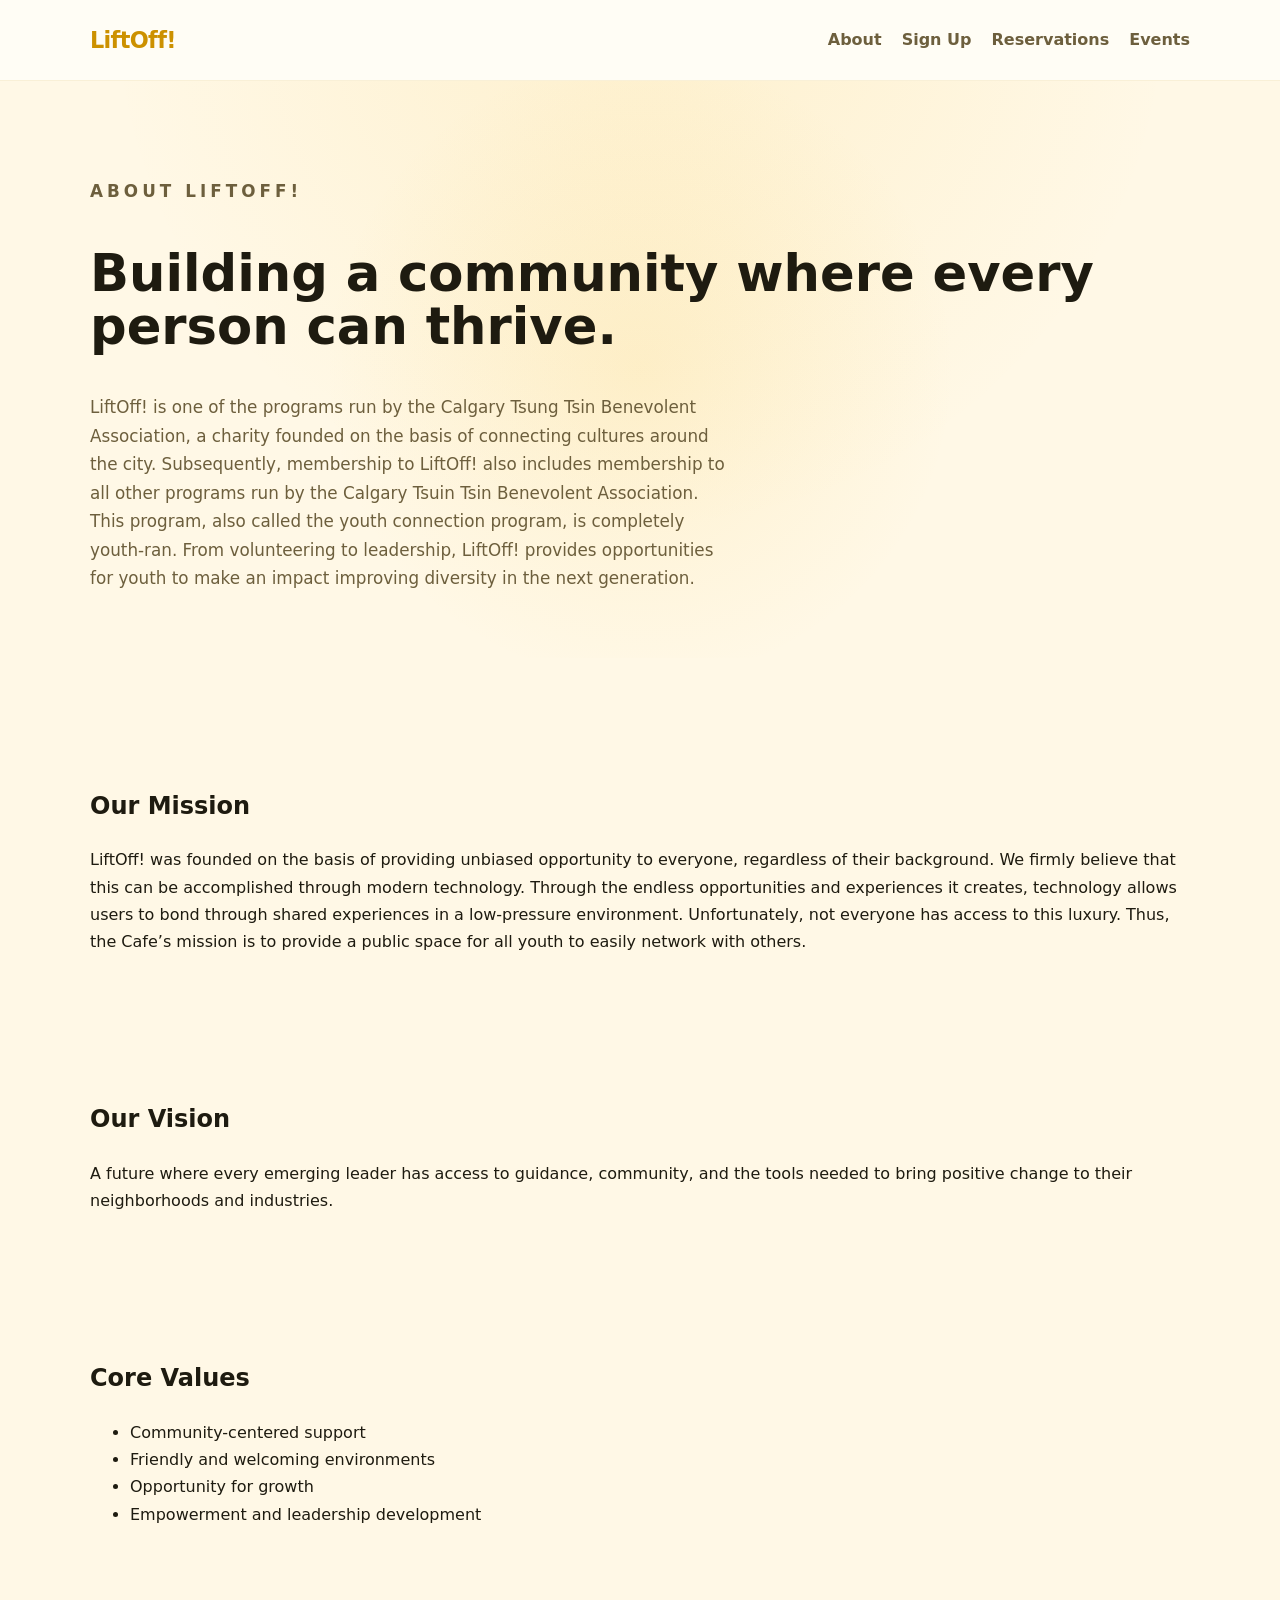
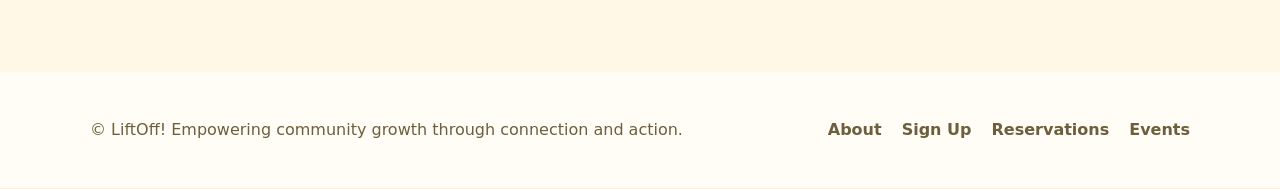
==== about.html @ 83dd5851 "first commit" ====
<!DOCTYPE html>
<html lang="en">
  <head>
    <meta charset="UTF-8" />
    <meta name="viewport" content="width=device-width, initial-scale=1.0" />
    <title>About LiftOff!</title>
    <link rel="stylesheet" href="styles.css" />
  </head>
  <body>
    <header class="site-header">
      <div class="container header-inner">
        <a class="brand" href="index.html">LiftOff!</a>
        <nav class="main-nav">
          <a href="about.html">About</a>
          <a href="signup.html">Sign Up</a>
          <a href="reservations.html">Reservations</a>
          <a href="events.html">Events</a>
        </nav>
      </div>
    </header>

    <main>
      <section class="hero">
        <div class="container hero-content">
          <p class="eyebrow">About LiftOff!</p>
          <h1>Building a community where every person can thrive.</h1>
          <p>
            LiftOff! is one of the programs run by the Calgary Tsung Tsin Benevolent Association,
            a charity founded on the basis of connecting cultures around the city. 
            Subsequently, membership to LiftOff! also includes membership to all other programs
            run by the Calgary Tsuin Tsin Benevolent Association. This program, also called the
            youth connection program, is completely youth-ran. From volunteering to leadership, 
            LiftOff! provides opportunities for youth to make an impact improving diversity in 
            the next generation.
          </p>
        </div>
      </section>

      <section class="page-section container">
        <div class="section-content">
          <h2>Our Mission</h2>
          <p>
            LiftOff! was founded on the basis of providing unbiased opportunity to everyone,
            regardless of their background. We firmly believe that this can be accomplished
            through modern technology. Through the endless opportunities and experiences it 
            creates, technology allows users to bond through shared experiences in a 
            low-pressure environment. Unfortunately, not everyone has access to this luxury. 
            Thus, the Cafe’s mission is to provide a public space for all youth to easily 
            network with others.
          </p>
        </div>

        <div class="section-content">
          <h2>Our Vision</h2>
          <p>
            A future where every emerging leader has access to guidance, community, and the tools
            needed to bring positive change to their neighborhoods and industries.
          </p>
        </div>

        <div class="section-content">
          <h2>Core Values</h2>
          <ul>
            <li>Community-centered support</li>
            <li>Friendly and welcoming environments</li>
            <li>Opportunity for growth</li>
            <li>Empowerment and leadership development</li>
          </ul>
        </div>
      </section>

    <footer class="site-footer">
      <div class="container footer-inner">
        <p>© LiftOff! Empowering community growth through connection and action.</p>
        <nav class="footer-nav">
          <a href="about.html">About</a>
          <a href="signup.html">Sign Up</a>
          <a href="reservations.html">Reservations</a>
          <a href="events.html">Events</a>
        </nav>
      </div>
    </footer>
  </body>
</html>
---- styles.css ----
:root {
  --bg: #fff8e6;
  --surface: #fffdf5;
  --primary: #f5b91d;
  --primary-strong: #cc9100;
  --secondary: #ae7d00;
  --text: #1e1b10;
  --muted: #6d5f3d;
  --border: #f1dfb1;
  --radius: 20px;
  --shadow: 0 24px 70px rgba(133, 95, 14, 0.14);
}

* {
  box-sizing: border-box;
}

body {
  margin: 0;
  font-family: Inter, system-ui, -apple-system, BlinkMacSystemFont, 'Segoe UI', sans-serif;
  background: radial-gradient(circle at top, rgba(245, 185, 29, 0.12), transparent 28%),
    var(--bg);
  color: var(--text);
  line-height: 1.7;
}

a {
  color: inherit;
  text-decoration: none;
}

img {
  max-width: 100%;
  display: block;
}

.container {
  width: min(1100px, calc(100% - 2rem));
  margin: 0 auto;
}

.site-header,
.site-footer {
  width: 100%;
  background: var(--surface);
  border-bottom: 1px solid rgba(204, 145, 0, 0.12);
}

.header-inner,
.footer-inner {
  display: flex;
  align-items: center;
  justify-content: space-between;
  gap: 1rem;
  padding: 1.3rem 0;
}

.brand {
  font-size: 1.4rem;
  font-weight: 800;
  letter-spacing: -0.03em;
  color: var(--primary-strong);
}

.main-nav,
.footer-nav {
  display: flex;
  gap: 1.25rem;
  flex-wrap: wrap;
}

.main-nav a,
.footer-nav a {
  color: var(--muted);
  font-weight: 600;
}

.hero {
  padding: 5rem 0 3rem;
  background: radial-gradient(circle at center, rgba(245, 185, 29, 0.12), transparent 45%);
}

.hero-content {
  display: grid;
  gap: 1.5rem;
}

.eyebrow {
  text-transform: uppercase;
  letter-spacing: 0.24em;
  color: var(--secondary);
  font-size: 0.82rem;
  font-weight: 700;
}

.hero h1 {
  margin: 0;
  font-size: clamp(2.8rem, 4vw, 4.5rem);
  line-height: 1.03;
}

.hero p {
  max-width: 60ch;
  font-size: 1.05rem;
  color: var(--muted);
}

.hero-actions {
  display: flex;
  flex-wrap: wrap;
  gap: 1rem;
}

.button {
  display: inline-flex;
  align-items: center;
  justify-content: center;
  padding: 0.95rem 1.6rem;
  border-radius: 999px;
  font-weight: 700;
  transition: transform 180ms ease, background 180ms ease, color 180ms ease;
}

.button:hover {
  transform: translateY(-1px);
}

.button-primary {
  background: var(--primary);
  color: white;
}

.button-secondary {
  border: 2px solid rgba(204, 145, 0, 0.25);
  color: var(--primary-strong);
  background: rgba(245, 185, 29, 0.1);
}

.overview,
.impact,
.section-content,
.page-section {
  padding: 4rem 0;
}

.card-feature {
  background: white;
  border: 1px solid var(--border);
  border-radius: var(--radius);
  padding: 2rem;
  box-shadow: var(--shadow);
}

.overview {
  display: grid;
  grid-template-columns: repeat(3, minmax(0, 1fr));
  gap: 1.5rem;
}

.overview h2,
.page-section h2 {
  margin-top: 0;
}

.card-feature p {
  color: var(--muted);
}

.card-feature a {
  margin-top: 1.25rem;
  display: inline-block;
  color: var(--primary);
  font-weight: 700;
}

.impact {
  background: rgba(245, 185, 29, 0.12);
  border-radius: 32px;
}

.stats-grid {
  display: grid;
  grid-template-columns: repeat(3, minmax(0, 1fr));
  gap: 1rem;
  margin-top: 2rem;
}

.stat-card {
  background: white;
  border-radius: 24px;
  padding: 1.8rem;
  text-align: center;
  border: 1px solid rgba(15, 23, 42, 0.06);
}

.stat-card strong {
  display: block;
  font-size: 2rem;
  color: var(--primary-strong);
}

.site-footer {
  padding: 1.5rem 0;
}

.site-footer p {
  margin: 0;
  color: var(--muted);
}

@media (max-width: 900px) {
  .overview,
  .stats-grid {
    grid-template-columns: 1fr;
  }

  .header-inner,
  .footer-inner {
    flex-direction: column;
    align-items: flex-start;
  }
}

@media (max-width: 640px) {
  .hero {
    padding-top: 3.5rem;
  }

  .hero h1 {
    font-size: 2.7rem;
  }
}
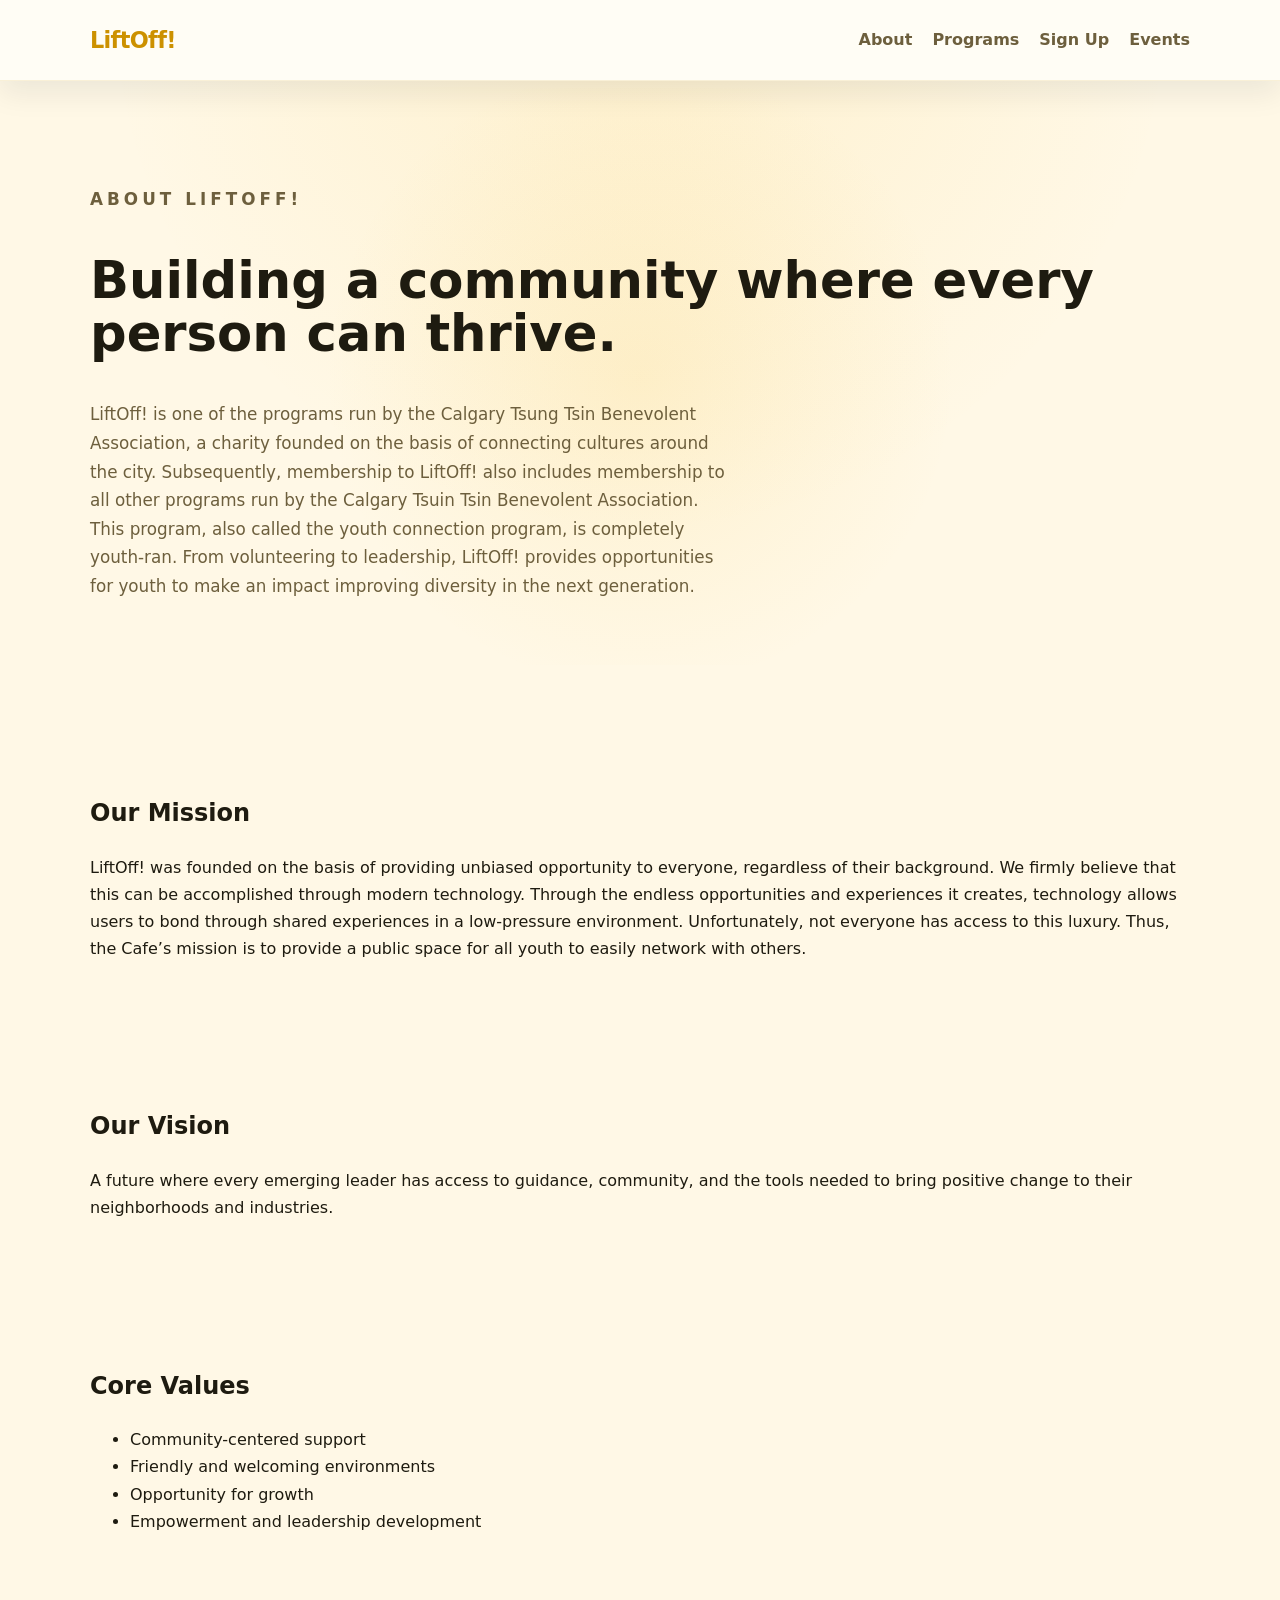
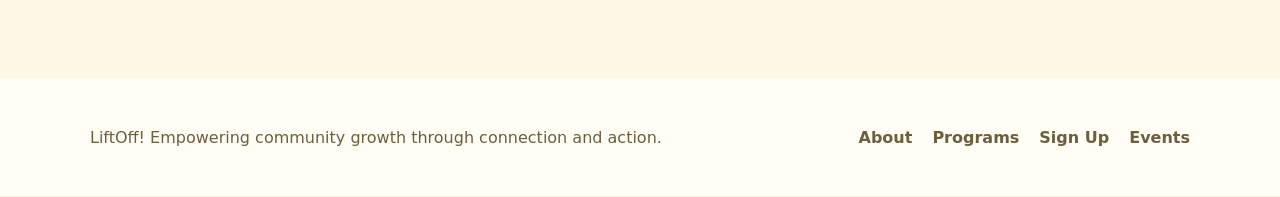
==== commit 44314cf0: "added programs section" ====
--- a/about.html
+++ b/about.html
@@ -12,8 +12,8 @@
         <a class="brand" href="index.html">LiftOff!</a>
         <nav class="main-nav">
           <a href="about.html">About</a>
+          <a href="programs.html">Programs</a>
           <a href="signup.html">Sign Up</a>
-          <a href="reservations.html">Reservations</a>
           <a href="events.html">Events</a>
         </nav>
       </div>
@@ -71,11 +71,11 @@
 
     <footer class="site-footer">
       <div class="container footer-inner">
-        <p>© LiftOff! Empowering community growth through connection and action.</p>
+        <p>LiftOff! Empowering community growth through connection and action.</p>
         <nav class="footer-nav">
           <a href="about.html">About</a>
+          <a href="programs.html">Programs</a>
           <a href="signup.html">Sign Up</a>
-          <a href="reservations.html">Reservations</a>
           <a href="events.html">Events</a>
         </nav>
       </div>
--- a/styles.css
+++ b/styles.css
@@ -17,6 +17,7 @@
 
 body {
   margin: 0;
+  padding-top: 5.5rem;
   font-family: Inter, system-ui, -apple-system, BlinkMacSystemFont, 'Segoe UI', sans-serif;
   background: radial-gradient(circle at top, rgba(245, 185, 29, 0.12), transparent 28%),
     var(--bg);
@@ -44,6 +45,15 @@
   width: 100%;
   background: var(--surface);
   border-bottom: 1px solid rgba(204, 145, 0, 0.12);
+}
+
+.site-header {
+  position: fixed;
+  top: 0;
+  left: 0;
+  right: 0;
+  z-index: 100;
+  box-shadow: 0 12px 30px rgba(15, 23, 42, 0.08);
 }
 
 .header-inner,
@@ -149,6 +159,9 @@
   border-radius: var(--radius);
   padding: 2rem;
   box-shadow: var(--shadow);
+  display: flex;
+  flex-direction: column;
+  justify-content: space-between;
 }
 
 .overview {
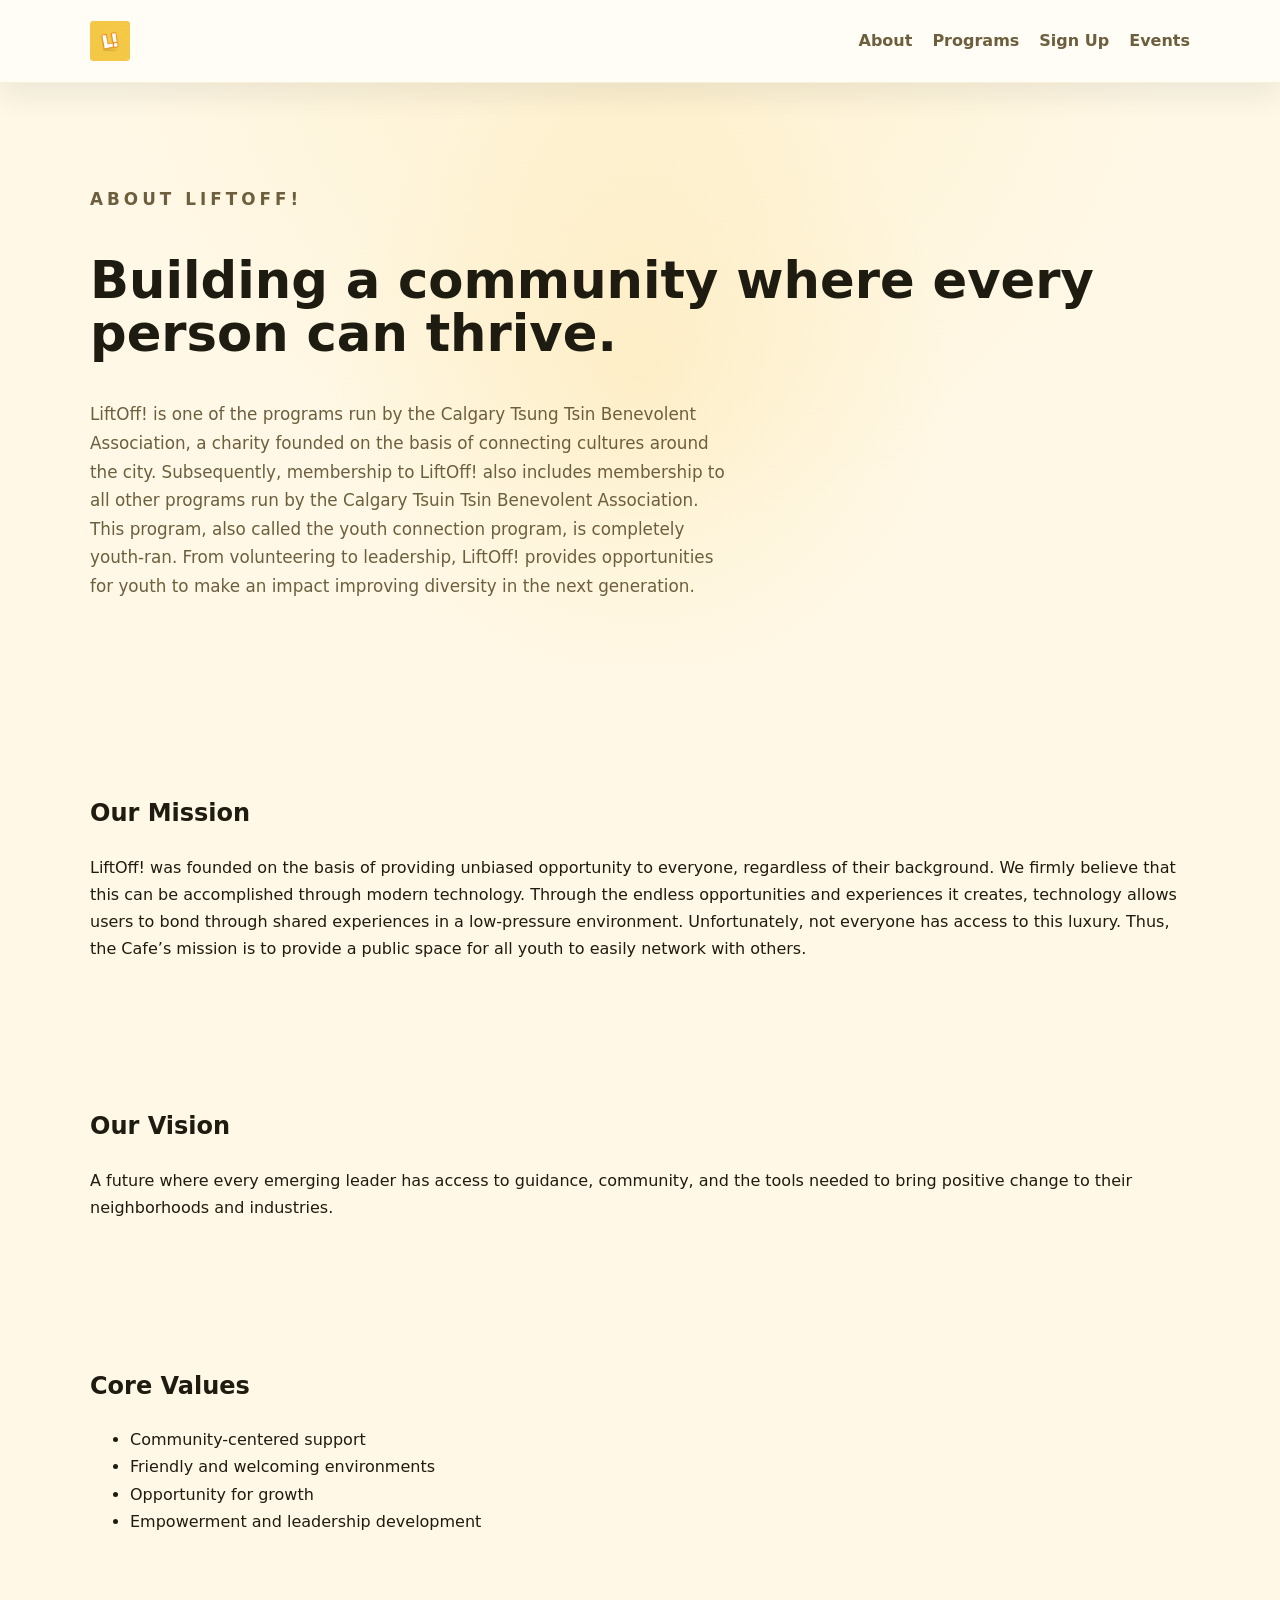
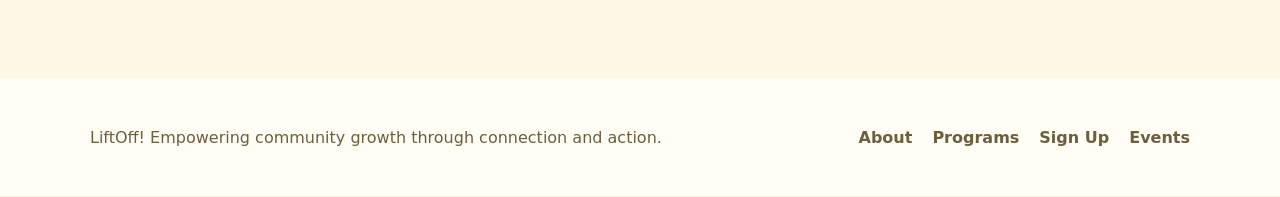
==== commit a421129f: "added logo" ====
--- a/about.html
+++ b/about.html
@@ -9,7 +9,9 @@
   <body>
     <header class="site-header">
       <div class="container header-inner">
-        <a class="brand" href="index.html">LiftOff!</a>
+        <a class="brand" href="index.html">
+          <img src="logo.png" alt="LiftOff logo" class="brand-logo">
+        </a>
         <nav class="main-nav">
           <a href="about.html">About</a>
           <a href="programs.html">Programs</a>
--- a/styles.css
+++ b/styles.css
@@ -66,10 +66,16 @@
 }
 
 .brand {
-  font-size: 1.4rem;
-  font-weight: 800;
-  letter-spacing: -0.03em;
+  display: inline-flex;
+  align-items: center;
+  min-height: 2.5rem;
   color: var(--primary-strong);
+}
+
+.brand-logo {
+  height: 2.5rem;
+  width: auto;
+  display: block;
 }
 
 .main-nav,
